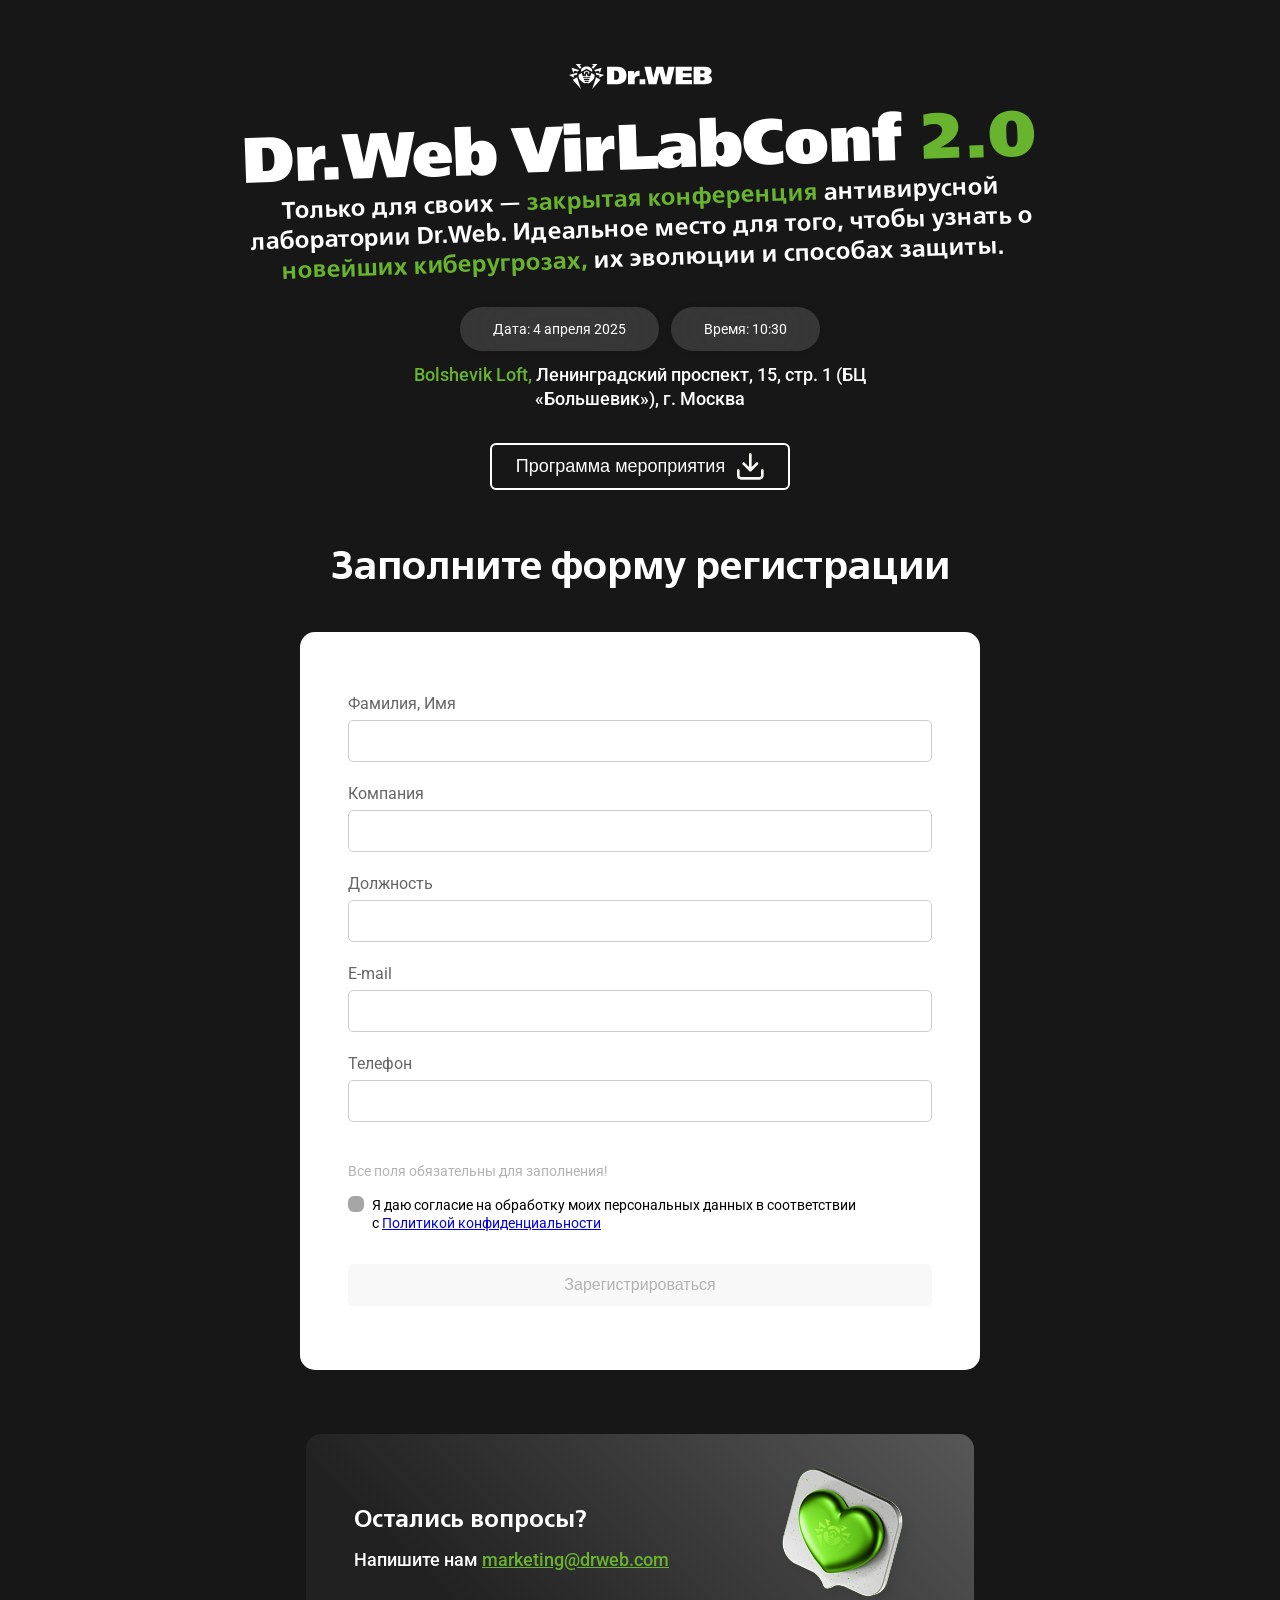
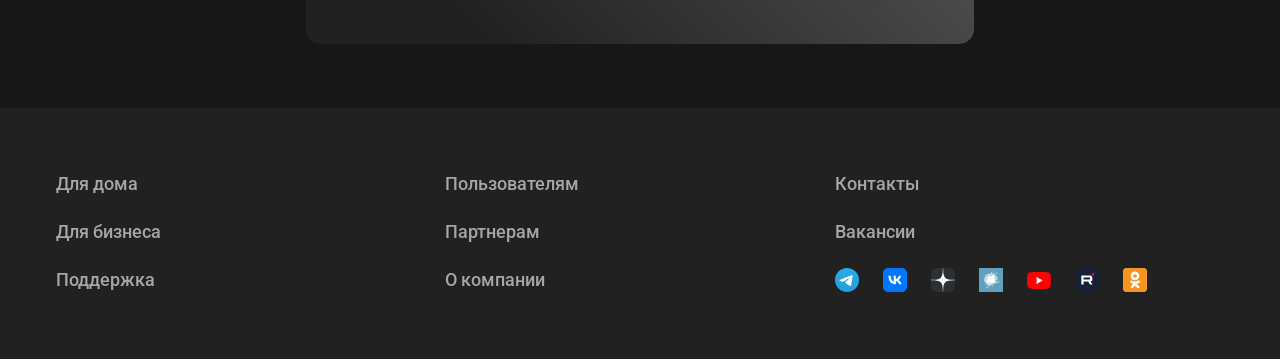
==== index.html @ f5632d6e "init" ====
<!doctype html>
<html lang="en">
  <head>
    <meta charset="UTF-8" />
    <meta name="viewport" content="width=device-width, initial-scale=1.0" />
    <title>Dr Web</title>
    <link rel="stylesheet" href="./css/style.css" />
    <link rel="preconnect" href="https://fonts.googleapis.com" />
    <link rel="preconnect" href="https://fonts.gstatic.com" crossorigin />
    <link
      href="https://fonts.googleapis.com/css2?family=Roboto:ital,wght@0,100..900;1,100..900&display=swap"
      rel="stylesheet"
    />
  </head>
  <body>
    <div class="wrapper">
      <main class="main">
        <section class="promo">
          <img src="./image/dr-web/dr-web-logo.svg" alt="Dr.Web" />
          <div class="promo__content-wrapper">
            <div class="promo__content">
              <h1>Dr.Web VirLabConf <span class="text-accent">2.0</span></h1>
              <h2 class="promo__content-text">
                Только для своих —
                <span class="text-accent">закрытая конференция</span>
                антивирусной лаборатории Dr.Web. Идеальное место для того, чтобы
                узнать о
                <span class="text-accent">новейших киберугрозах,</span> их
                эволюции и способах защиты.
              </h2>
            </div>
          </div>
          <div class="promo__info">
            <div class="promo__info-cards">
              <div class="card"><p>Дата: 4 апреля 2025</p></div>
              <div class="card"><p>Время: 10:30</p></div>
            </div>
            <h4>
              <span class="text-accent">Bolshevik Loft,</span> Ленинградский
              проспект, 15, стр. 1 (БЦ «Большевик»), г. Москва
            </h4>
          </div>
          <button type="button" class="button-secondary">
            Программа мероприятия
            <img src="./image/download.svg" alt="Download" />
          </button>
        </section>
        <section class="form-wrapper">
          <h2 class="form-title">Заполните форму регистрации</h2>
          <form class="form">
            <ul class="form__inputs-wrapper"></ul>
            <div class="form__alert-email">
              <p>
                Обратите внимание на правильность указания адреса электронной
                почты: на него придет подтверждение регистрации.
              </p>
            </div>
            <div class="form__political">
              <p class="form__political-alert">
                Все поля обязательны для заполнения!
              </p>
              <div class="form__political-acception">
                <label class="checkbox">
                  <input class="form__checkbox" type="checkbox" />
                  <span class="checkmark">
                    <svg
                      width="10"
                      height="7"
                      viewBox="0 0 10 7"
                      fill="none"
                      xmlns="http://www.w3.org/2000/svg"
                      class="icon"
                    >
                      <path
                        fill-rule="evenodd"
                        clip-rule="evenodd"
                        d="M9.71267 0.190229C10.0604 0.471683 10.0977 0.962906 9.79618 1.28741L4.73667 6.73184C4.58648 6.89345 4.37161 6.99019 4.14261 6.99929C3.91361 7.0084 3.69071 6.92907 3.52634 6.77997L0.252534 3.81028C-0.0775067 3.5109 -0.0850247 3.01849 0.235742 2.71045C0.556508 2.40242 1.08409 2.3954 1.41413 2.69478L4.05548 5.09077L8.53713 0.268171C8.83868 -0.0563292 9.365 -0.091225 9.71267 0.190229Z"
                        fill="#EDF6E6"
                      />
                    </svg>
                  </span>
                </label>
                <p class="form__political-acception-text">
                  Я даю согласие на обработку моих персональных данных в
                  соответствии с <a
                    target="_blank"
                    href="https://company.drweb.ru/policy/"
                    >Политикой конфиденциальности</a
                  >
                </p>
              </div>
            </div>
            <button
              type="submit"
              disabled
              class="button-primary button-primary--disabled form__button"
            >
              Зарегистрироваться
            </button>
          </form>
        </section>
        <section class="feedback">
          <div class="feedback__info">
            <h3>Остались вопросы?</h3>
            <h4>
              Напишите нам
              <a href="mailto:marketing@drweb.com" class="text-accent"
                >marketing@drweb.com</a
              >
            </h4>
          </div>
          <img
            class="feedback__image"
            src="./image/dr-web/dr-web-heart.png"
            alt="Dr.Web Heart"
          />
        </section>
      </main>
      <footer class="footer">
        <div class="footer__wrapper">
          <div class="footer__info">
            <ul class="footer__info-list">
              <li class="footer__info-list-item"><h4>Для дома</h4></li>
              <li class="footer__info-list-item"><h4>Для бизнеса</h4></li>
              <li class="footer__info-list-item"><h4>Поддержка</h4></li>
            </ul>
            <ul class="footer__info-list">
              <li class="footer__info-list-item">
                <h4>Пользователям</h4>
              </li>
              <li class="footer__info-list-item">
                <h4>Партнерам</h4>
              </li>
              <li class="footer__info-list-item">
                <h4>О компании</h4>
              </li>
            </ul>
            <ul class="footer__info-list">
              <li class="footer__info-list-item">
                <h4>Контакты</h4>
              </li>
              <li class="footer__info-list-item">
                <h4>Вакансии</h4>
              </li>
              <li class="footer__info-list-item">
                <ul class="footer__socials"></ul>
              </li>
            </ul>
          </div>
          <div></div>
        </div>
      </footer>
    </div>
    <dialog class="modal"></dialog>
    <script type="module" src="./js/script.js"></script>
  </body>
</html>
---- css/style.css ----
@import url(./reset.css);
@import url(./variables.css);
@import url(./ui/fonts.css);
@import url(./ui/typography.css);
@import url(./ui/button.css);
@import url(./ui/input.css);
@import url(./ui/chekbox.css);
@import url(./ui/link.css);
@import url(./ui/cards.css);
@import url(./ui/modal.css);
@import url(./main-page.css);
@import url(./promo.css);
@import url(./form.css);
@import url(./feedback.css);
@import url(./footer.css);
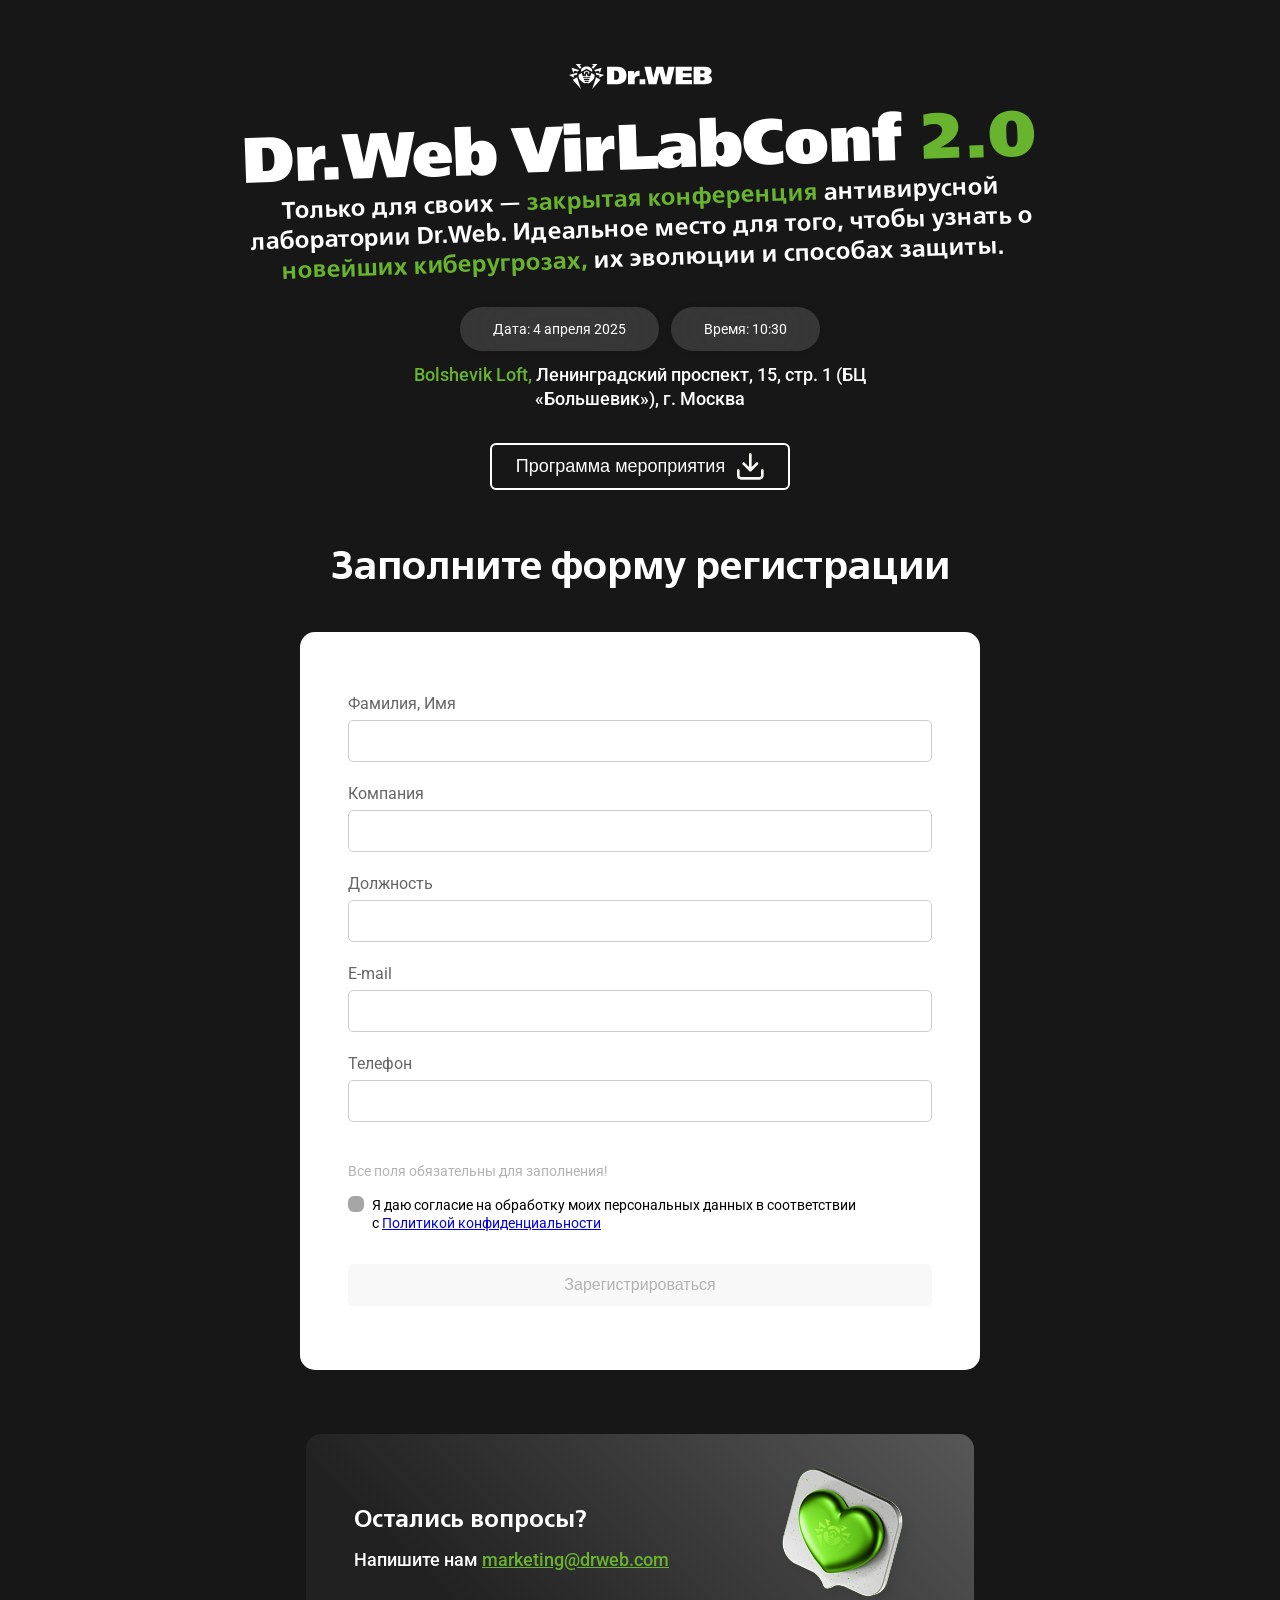
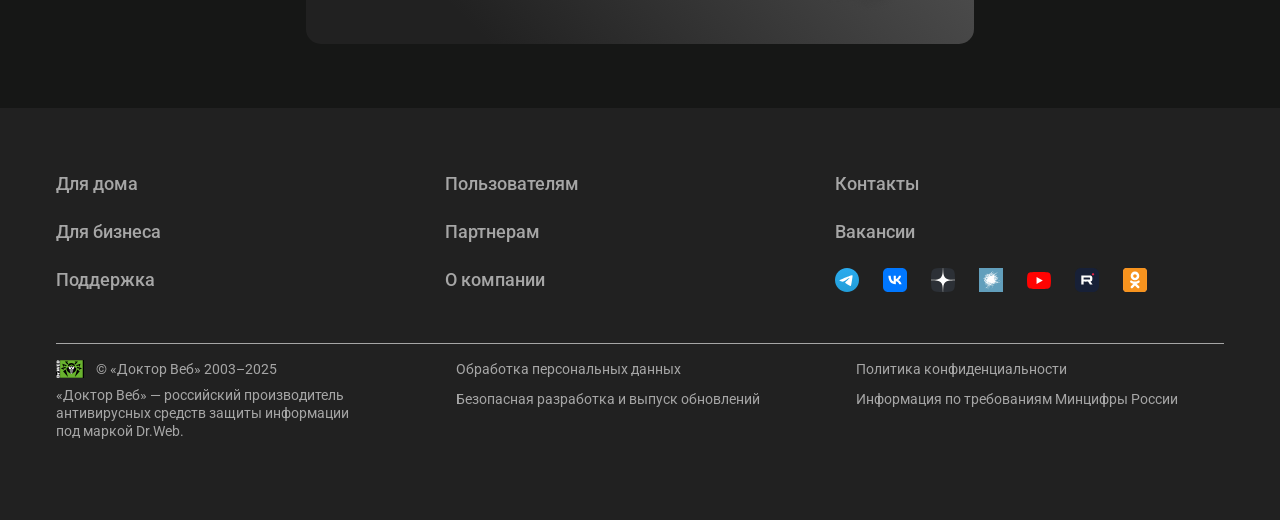
==== commit 946f9421: "added footer block" ====
--- a/index.html
+++ b/index.html
@@ -35,10 +35,10 @@
               <div class="card"><p>Дата: 4 апреля 2025</p></div>
               <div class="card"><p>Время: 10:30</p></div>
             </div>
-            <h4>
+            <h3 class="promo__info-description">
               <span class="text-accent">Bolshevik Loft,</span> Ленинградский
               проспект, 15, стр. 1 (БЦ «Большевик»), г. Москва
-            </h4>
+            </h3>
           </div>
           <button type="button" class="button-secondary">
             Программа мероприятия
@@ -147,7 +147,26 @@
               </li>
             </ul>
           </div>
-          <div></div>
+          <div class="footer__personality">
+            <div class="footer__personality-copy">
+              <div class="footer__personality-copy-info">
+                <img src="./image/dr-web/dr-web-copy.svg" alt="Dr.Web" />
+                <p>© «Доктор Веб» 2003–2025</p>
+              </div>
+              <p class="footer__personality-copy-description">
+                «Доктор Веб» — российский производитель антивирусных средств
+                защиты информации под маркой Dr.Web.
+              </p>
+            </div>
+            <div class="footer__personality-privacy">
+              <p>Обработка персональных данных</p>
+              <p>Безопасная разработка и выпуск обновлений</p>
+            </div>
+            <div class="footer__personality-privacy">
+              <p>Политика конфиденциальности</p>
+              <p>Информация по требованиям Минцифры России</p>
+            </div>
+          </div>
         </div>
       </footer>
     </div>
